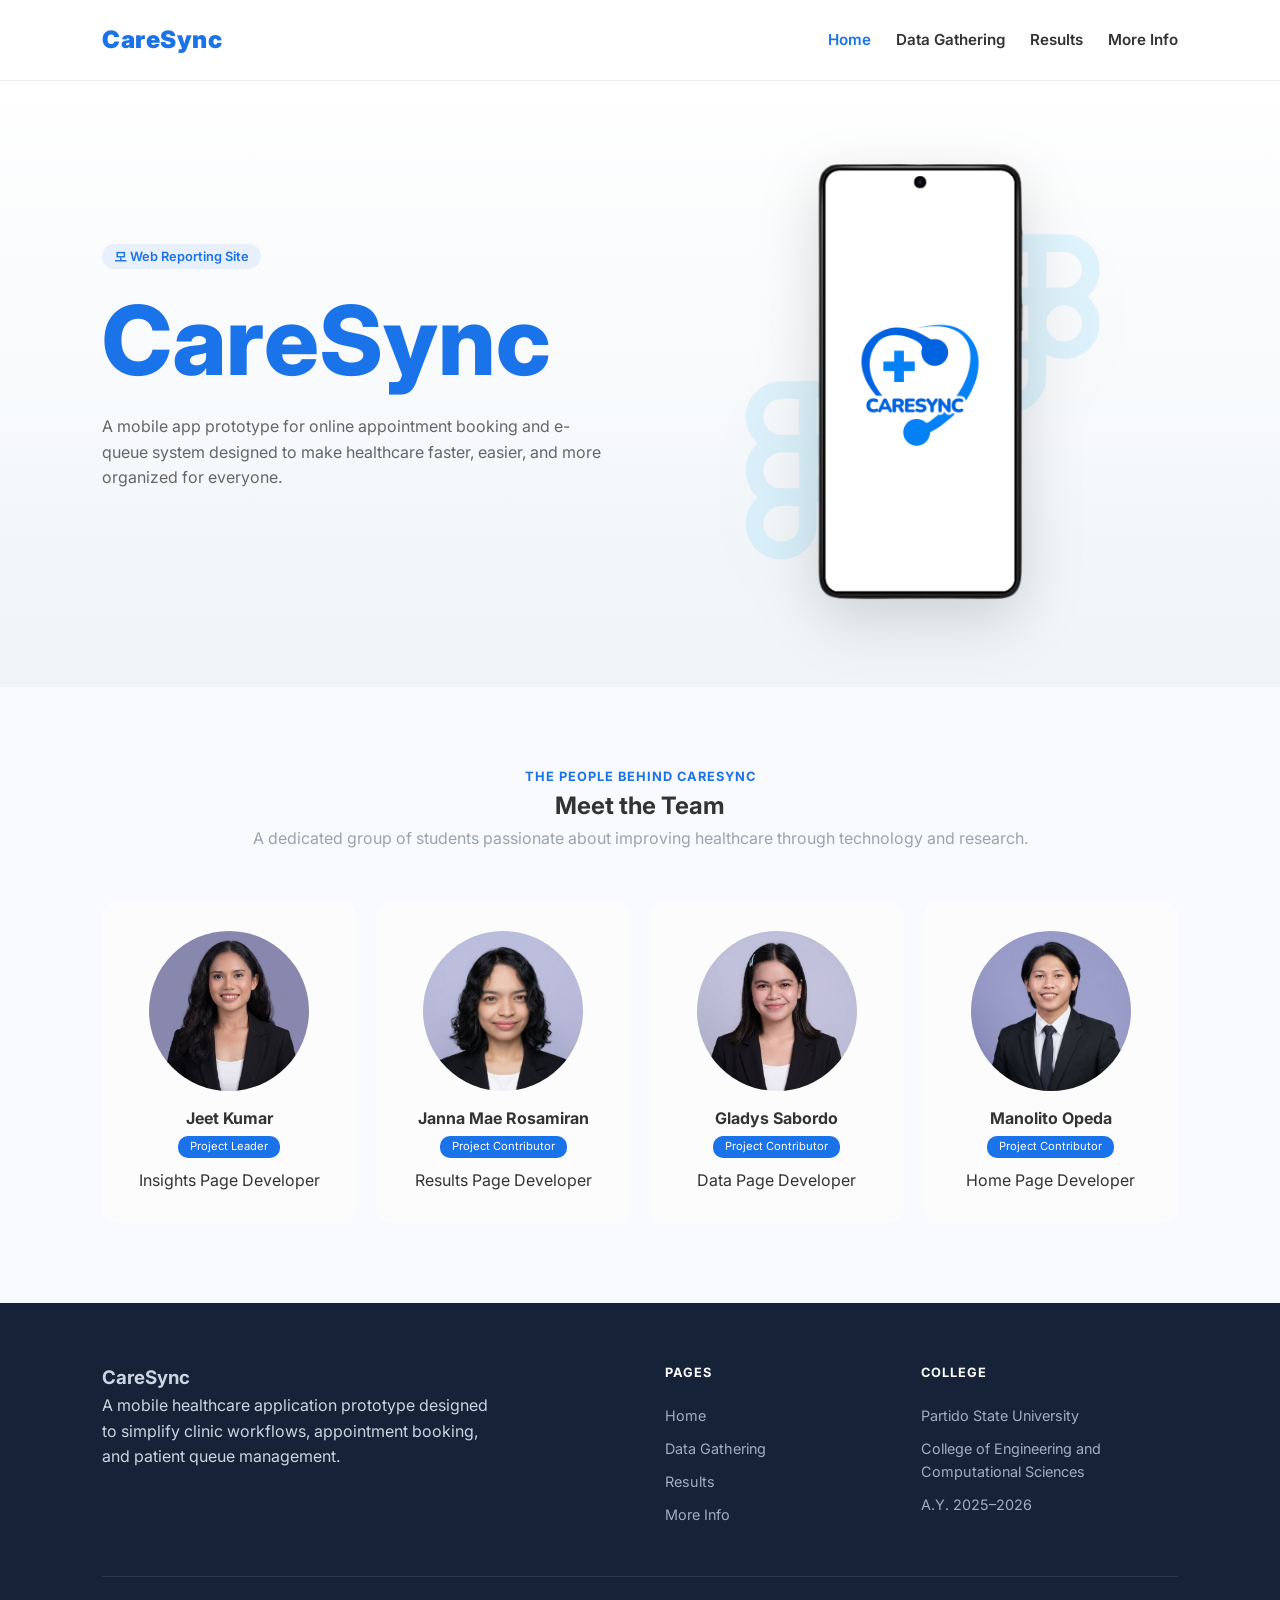
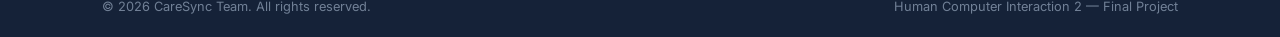
==== index.html @ a00a47de "Add files via upload" ====
<!DOCTYPE html>
    <html lang="en">
    <head>
    <meta charset="UTF-8">
    <meta name="viewport" content="width=device-width, initial-scale=1.0">

    <title>Home</title>

    <link rel="stylesheet" href="style.css">
    <link href="https://fonts.googleapis.com/css2?family=Inter:wght@400;600;700;800&display=swap" rel="stylesheet">
    </head>

    <body>

    <header class="navbar">

  <div class="logo">
    <span>CareSync</span>
  </div>

  <div class="nav-right">

    <nav class="nav-links">
      <a href="index.html" class="active">Home</a>
      <a href="data.html">Data Gathering</a>
      <a href="results.html">Results</a>
      <a href="moreinfo.html">More Info</a>
    </nav>

  </div>

  </header>

  <br><br><br>

    <main>

    <section class="hero">

    <div class="hero-content">

        <span class="tagline">모 Web Reporting Site</span>

        <h1>
        <span class="blue-text">CareSync</span>
        </h1>

        <p>
        A mobile app prototype for online appointment booking and e-queue system designed to make healthcare faster,
        easier, and more organized for everyone.
    </div>

    <div class="hero-image">

  <img src="images/logo (2).png" alt="CareSync Prototype" class="floating-img">

  </div>

    </div>

    </section>

    <section class="team" id="team">
        <p class="section-tag">THE PEOPLE BEHIND CARESYNC</p>
    <h1>Meet the Team</h1>

    <p class="team-intro">
        A dedicated group of students passionate about improving healthcare through technology and research.
    </p>

    <div class="team-grid">

        <div class="team-card">
        <img src="images/Kumar.jpg" alt="Kumar">
        <h4>Jeet Kumar</h4>
        <span class="role">Project Leader</span>
        <p class="desc">Insights Page Developer</p>
        </div>

        <div class="team-card">
        <img src="images/Rosamiran.jpg" alt="Kumar">
        <h4>Janna Mae Rosamiran</h4>
        <span class="role">Project Contributor</span>
        <p class="desc">Results Page Developer</p>
        </div>

        <div class="team-card">
        <img src="images/Sabordo.jpg" alt="Kumar">
        <h4>Gladys Sabordo</h4>
        <span class="role">Project Contributor</span>    
        <p class="desc">Data Page Developer</p>
        </div>

        <div class="team-card">
       <img src="images/Opeda.jpg" alt="Kumar">
        <h4>Manolito Opeda</h4>
        <span class="role">Project Contributor</span>
        <p class="desc">Home Page Developer</p>
        </div>

    </div>

    </section>

    </main>

    <footer class="footer">

    <div class="footer-top">

    <div class="footer-brand">
      <h3>CareSync</h3>
      <p>
        A mobile healthcare application prototype designed <br>to simplify clinic workflows, appointment booking,<br> and patient queue management.
      </p>
    </div>

    <div class="footer-col">
      <h5>PAGES</h5>
      <a href="index.html">Home</a>
      <a href="data.html">Data Gathering</a>
      <a href="results.html">Results</a>
      <a href="moreinfo.html">More Info</a>
    </div>

    <div class="footer-col">
      <h5>COLLEGE</h5>
      <p>Partido State University</p>
      <p>College of Engineering and Computational Sciences</p>
      <p>A.Y. 2025–2026</p>
    </div>

  </div>

    <div class="footer-bottom">
      <p>© 2026 CareSync Team. All rights reserved.</p>
      <p>Human Computer Interaction 2 — Final Project</p>
    </div>

  </footer>

  </body>
  </html>
---- style.css ----
:root {
    --primary-blue: #1a73e8;
    --dark-blue: #152238;
    --bg-gray: #f8fafd;
    --text-main: #333;
    --text-light: #666;
}

* {
    margin: 0;
    padding: 0;
    box-sizing: border-box;
    font-family: 'Inter', sans-serif;
}

body {
    background-color: white;
    color: var(--text-main);
    line-height: 1.6;
}

.navbar {
    position: fixed;
    top: 0;
    left: 0;
    width: 100%;
    z-index: 1000;
    background: white; 
}

.logo {
    font-size: 1.5rem;
    font-weight: 1000;
    letter-spacing: 0.5px;
    color: var(--primary-blue);
}

.nav-links {
    display: flex;
    list-style: none;
    gap: 50px;
}

.nav-links a {
    text-decoration: none;
    color: var(--text-light);
    font-weight: 500;
    font-size: 0.9rem;
}

.nav-links a.active {
    color: var(--primary-blue);
    font-weight: 600;
    background: none;   
    padding: 0;         
    border-radius: 0;  
}

.navbar {
    display: flex;
    align-items: center;  
    justify-content: space-between;

    padding: 20px 8%;
    border-bottom: 1px solid #eee;
    background: white;
}

.nav-right {
    display: flex;
    align-items: center; 
    gap: 30px;
}

.nav-links {
    display: flex;
    align-items: center; 
    gap: 25px;
}

.nav-links a {
    text-decoration: none;
    color: var(--text-main);
    font-size: 0.95rem;
    font-weight: 600;
    font-family: 'Inter', sans-serif;

    display: flex;            
    align-items: center;
    height: 40px;             
}

.nav-links a:hover {
    color: var(--primary-blue);
}

.nav-links a.active {
    color: var(--primary-blue);
    font-weight: 600;
}

.btn-primary {
    display: flex;
    align-items: center;      
    justify-content: center;

    height: 40px;       
    padding: 0 18px;
    border-radius: 25px;

    background: var(--primary-blue);
    color: white;
    font-weight: 600;
    text-decoration: none;

    transition: 0.3s;
}

.btn-primary:hover {
    transform: translateY(-2px);
    opacity: 0.9;
}

.hero {
    display: flex;
    padding: 80px 8%;
    align-items: center;
    gap: 50px;
    background: linear-gradient(to bottom, #ffffff, #f0f4f8);
}

.hero-content { flex: 1; }

.tagline {
    background: #e8f0fe;
    color: var(--primary-blue);
    padding: 5px 12px;
    border-radius: 20px;
    font-size: 0.8rem;
    font-weight: 600;
}

.hero h1 {
    font-size: 3.5rem;
    font-weight: 800;
    margin: 20px 0;
    line-height: 1.1;
}

.blue-text { 
    color: var(--primary-blue); 
    font-size: 6rem;
}

.hero p {
    color: var(--text-light);
    max-width: 500px;
    margin-bottom: 30px;
}

.hero-btns {
    display: flex;
    gap: 15px;
}

.btn-primary {
    background: var(--primary-blue);
    color: white;
    border: none;
    padding: 12px 25px;
    border-radius: 25px;
    font-weight: 600;
    cursor: pointer;
}

.btn-outline {
    background: transparent;
    border: 1px solid var(--primary-blue);
    color: var(--primary-blue);
    padding: 12px 25px;
    border-radius: 25px;
    font-weight: 600;
}

.hero-card {
    flex: 1;
    display: flex;
    justify-content: center;
}

.card-inner {
    background: white;
    padding: 40px;
    border-radius: 24px;
    box-shadow: 0 20px 40px rgba(0,0,0,0.05);
    width: 100%;
    max-width: 400px;
    text-align: center;
}

.feature-item {
    background: #f1f6ff;
    padding: 15px;
    margin: 10px 0;
    border-radius: 12px;
    text-align: left;
    font-weight: 500;
    font-size: 0.9rem;
}

.team {
    padding: 80px 8%;
    text-align: center;
}

.team-grid {
    display: grid;
    grid-template-columns: repeat(4, 1fr);
    gap: 20px;
    margin-top: 50px;
}

.team-card {
    background: #fcfcfc;
    padding: 30px 20px;
    border-radius: 15px;
    transition: 0.3s;
}

.team-card img {
    width: 160px;
    height: 160px;
    border-radius: 50%;   
    object-fit: cover; 
    display: block;
    margin: 0 auto 15px;
}

.role {
    display: inline-block;
    background: var(--primary-blue);
    color: white;
    font-size: 0.7rem;
    padding: 2px 12px;
    border-radius: 10px;
    margin-bottom: 10px;
}

.footer {
    background: var(--dark-blue);
    color: #cbd5e0;
    padding: 60px 8% 20px;
}

.footer-top {
    display: flex;
    justify-content: space-between;
    margin-bottom: 40px;
}

.footer-brand { flex: 2; padding-right: 50px; }
.footer-col { flex: 1; }

.footer-col h5 {
    color: white;
    margin-bottom: 20px;
    font-size: 0.8rem;
    letter-spacing: 1px;
}

.footer-col a, .footer-col p {
    display: block;
    color: #a0aec0;
    text-decoration: none;
    font-size: 0.9rem;
    margin-bottom: 10px;
}

.footer-bottom {
    border-top: 1px solid #2d3748;
    padding-top: 20px;
    display: flex;
    justify-content: space-between;
    font-size: 0.8rem;
    color: #718096;
}
.team-intro {
    color: #9ca3af;
}
.hero-image {
    flex: 1;
    display: flex;
    justify-content: center;
    align-items: center;
}

.floating-img {
    width: 450px;
    max-width: 100%;
    animation: float 3s ease-in-out infinite;
    filter: drop-shadow(0 20px 30px rgba(0,0,0,0.15));
}

@keyframes float {
    0% {
        transform: translateY(0px);
    }
    50% {
        transform: translateY(-15px);
    }
    100% {
        transform: translateY(0px);
    }
}

.page-header {
    position: relative;
    padding: 100px 8% 120px;
    text-align: center;
    color: white;
    overflow: hidden;

    background: url('images/header.png');
    background-size: cover;
    background-position: center;
    
}

.page-header h1 {
    font-size: 2.5rem;
    font-weight: 700;
    letter-spacing: 1px;
}

.page-header p {
    font-size: 1.15rem;
    opacity: 0.8;
    margin-top: 3px;
}

.content-container {
    max-width: 1200px;
    margin: -60px auto 100px;
    padding: 0 20px;
    background: #ffffff;
    border-radius: 30px 30px 0 0;
    position: relative;
    z-index: 10;
}

.summary-grid {
    display: grid;
    grid-template-columns: 1fr 1fr;
    gap: 30px;
    padding: 60px 40px;
}

.card {
    background: #fff;
    padding: 30px;
    border-radius: 20px;
    border: 1px solid #f0f0f0;
    box-shadow: 0 4px 15px rgba(0,0,0,0.02);
}

.icon-box {
    width: 40px;
    height: 40px;
    border-radius: 8px;
    display: flex;
    align-items: center;
    justify-content: center;
    margin-bottom: 20px;
}

.blue-icon {
    background: #eef4ff;
    color: #1a73e8;
}

.purple-icon {
    background: #f3efff;
    color: #7c4dff;
}

.stats-grid {
    display: grid;
    grid-template-columns: 1fr 1fr;
    gap: 15px;
    margin-top: 20px;
}

.stat-item {
    background: #f8fafc;
    padding: 20px;
    border-radius: 12px;
    text-align: center;
}

.stat-num {
    display: block;
    font-size: 2rem;
    font-weight: 800;
    color: var(--primary-blue);
}

.stat-label {
    font-size: 0.75rem;
    color: var(--text-light);
    text-transform: uppercase;
}

.methods-section {
    padding: 60px 40px;
    text-align: center;
    background: #fcfdfe;
}

.section-tag {
    color: var(--primary-blue);
    font-size: 0.8rem;
    font-weight: 700;
    letter-spacing: 1px;
}

.methods-section h2 {
    font-size: 2.2rem;
    margin: 10px 0;
}

.section-intro {
    color: var(--text-light);
    margin-bottom: 40px;
}

.methods-grid {
    display: grid;
    grid-template-columns: repeat(3, 1fr);
    gap: 20px;
}

.method-card {
    text-align: left;
    transition: transform 0.3s ease;
}

.method-card:hover {
    transform: translateY(-5px);
}

.icon-circle {
    width: 50px;
    height: 50px;
    border-radius: 12px;
    background: #eef4ff;
    display: flex;
    align-items: center;
    justify-content: center;
    margin-bottom: 20px;
    font-size: 1.2rem;
}

.icon-circle.green {
    background: #e6fffa;
}

.icon-circle.purple {
    background: #f5f3ff;
}

.method-card h4 {
    margin-bottom: 15px;
    font-size: 1.1rem;
}

.method-card p {
    font-size: 0.9rem;
    color: var(--text-light);
    line-height: 1.5;
}

@media (max-width: 900px) {

    .summary-grid {
        grid-template-columns: 1fr;
        padding: 40px 20px;
    }

    .methods-grid {
        grid-template-columns: 1fr;
    }

}
.bi {
    font-size: 1.5rem;
    color: #1a73e8;
}

.documentation-section {
    padding: 40px 8% 100px;
    background-color: #ffffff;
}

.documentation-section .section-tag {
    margin-bottom: 30px;
    font-size: 0.85rem;
    color: #1a73e8;
    font-weight: 700;
    letter-spacing: 1.5px;
    border-bottom: 2px solid #f0f4f8;
    padding-bottom: 10px;
    display: inline-block;
}

.photo-grid {
    display: grid;
    grid-template-columns: repeat(auto-fit, minmax(250px, 1fr));
    gap: 20px;
    margin-top: 20px;
}

.photo-item {
    position: relative;
    border-radius: 15px;
    overflow: hidden;
    height: 200px;
    background-color: #f0f0f0; 
    border: 1px solid #eee;
    transition: transform 0.3s ease;
}

.photo-item:hover {
    transform: scale(1.02);
}

.photo-item img {
    width: 100%;
    height: 100%;
    object-fit: cover;
    display: block;
}

.photo-caption {
    position: absolute;
    bottom: 0;
    left: 0;
    right: 0;
    background: linear-gradient(transparent, rgba(0,0,0,0.7));
    color: white;
    padding: 15px;
    font-size: 0.85rem;
    font-weight: 500;
}
.two-methods {
    display: flex;
    justify-content: center;
    gap: 30px;
    flex-wrap: wrap;
}

.two-methods .method-card {
    max-width: 420px;
    width: 100%;
}

.view-btn{
    margin-top:0px;
    background:#1a73e8;
    color:white;
    border:none;
    padding:12px 24px;
    border-radius:30px;
    cursor:pointer;
    font-weight:600;
}

.view-btn:hover{
    background:#0056d6;
}

.modal {
    display: none;
    position: fixed;
    top: 0;
    left: 0;
    width: 100%;
    height: 100%;
    background: rgba(0,0,0,0.65);

    display: none;
    align-items: center;
    justify-content: center;

    z-index: 9999;
}

.modal.show {
    display: flex;
}

.modal-box {
    position: relative;
    width: 100%;
    max-width: 1000px;
    height: 500px;
    background: white;
    border-radius: 15px;
    overflow: hidden;
    box-shadow: 0 20px 60px rgba(0,0,0,0.3);
}

.modal-box iframe {
    width: 100%;
    height: 100%;
    border: none;
}

.close-btn {
    position: absolute;
    top: 35px;
    right: 35px;
    font-size: 30px;
    cursor: pointer;
    color: #ffffff;
    z-index: 10000;
}

.results-header {
    background: linear-gradient(135deg, #00b4db, #0083b0, #0052d4);
    padding: 110px 8% 70px;
    text-align: center;
    color: white;
}

.results-header h1 {
    font-size: 3.5rem;
    font-weight: 800;
    margin-top: 10px;
}

.summary-cards {
    display: grid;
    grid-template-columns: repeat(3, 1fr);
    gap: 25px;
    margin-top: 50px;
}

.summary-card {
    background: white;
    padding: 40px 30px;
    border-radius: 20px;
    box-shadow: 0 10px 30px rgba(0,0,0,0.05);
    text-align: center;
    transition: 0.3s;
}

.summary-card:hover {
    transform: translateY(-5px);
}

.issues-section {
    padding: 80px 8%;
    background: #fff;
}

.recommendations-section {
    padding: 80px 8%;
    background: #fbfcfe;
}

.rec-grid {
    display: grid;
    grid-template-columns: repeat(3, 1fr);
    gap: 20px;
    margin-top: 40px;
}

.rec-card {
    background: white;
    padding: 30px;
    border-radius: 15px;
    border: 1px solid #f0f0f0;
    transition: 0.3s;
}

.rec-card:hover {
    transform: translateY(-5px);
}

.rec-icon {
    width: 40px;
    height: 40px;
    border-radius: 10px;
    background: #eef4ff;
    display: flex;
    align-items: center;
    justify-content: center;
    margin-bottom: 20px;
    font-size: 1.2rem;
    color: #1a73e8;
}

.text-center {
    text-align: center;
}

@media (max-width: 900px) {
    .summary-cards,
    .rec-grid {
        grid-template-columns: 1fr;
    }
}

.result-score {
    font-size: 2.2rem;
    font-weight: 800;
    color: var(--primary-blue);
    margin: 10px 0;
}

.icon-box i,
.icon-circle i {
    font-size: 1.2rem;
}

.green-icon {
    background: #e6fffa;
    color: #00875a;
}

.findings-section {
    padding: 80px 8%;
    background: #ffffff;
}

.findings-list {
    display: flex;
    flex-direction: column;
    gap: 30px;
    margin-top: 40px;
}

.finding-card {
    display: flex;
    gap: 25px;
    padding: 30px;
    border-radius: 20px;
    border: 1px solid #f1f4f8;
    background: white;
}

.card-num-box {
    width: 70px;
    text-align: center;
}

.finding-num {
    font-weight: 800;
    color: #cbd5e0;
    display: block;
    margin-bottom: 10px;
}

.icon-circle-lg {
    width: 55px;
    height: 55px;
    border-radius: 50%;
    display: flex;
    justify-content: center;
    align-items: center;
}

.icon-circle-lg.blue { background: #eef4ff; color: #1a73e8; }
.icon-circle-lg.feedback { background: #fff4e5; color: #ed6c02; }
.icon-circle-lg.green { background: #e6fffa; color: #00875a; }
.icon-circle-lg.mobile { background: #f3efff; color: #7c4dff; }

.finding-content h4 {
    font-size: 1.1rem;
    margin-bottom: 10px;
}

.finding-content p {
    color: #666;
    margin-bottom: 15px;
}

.category {
    font-size: 0.7rem;
    padding: 4px 10px;
    border-radius: 20px;
    margin-right: 10px;
}

.category.learnability { background: #eef4ff; color: #1a73e8; }
.category.feedback { background: #fff4e5; color: #ed6c02; }
.category.efficiency { background: #e6fffa; color: #00875a; }
.category.mobile { background: #f3efff; color: #7c4dff; }

.implication-box {
    background: #fbfcfe;
    padding: 15px;
    border-left: 4px solid #1a73e8;
    border-radius: 10px;
}

.implication-label {
    font-size: 0.7rem;
    font-weight: 700;
    color: #1a73e8;
    display: block;
    margin-bottom: 8px;
}


.improvements-section {
    padding: 80px 8%;
    background: #fbfcfe;
}

.table-container {
    overflow-x: auto;
    background: white;
    border-radius: 15px;
}

.improvements-table {
    width: 100%;
    border-collapse: collapse;
}

.improvements-table th {
    background: #1a73e8;
    color: white;
    padding: 15px;
    text-align: left;
}

.improvements-table td {
    padding: 15px;
    border-bottom: 1px solid #eee;
}

.dot-red { color: red; margin-right: 5px; }
.dot-green { color: green; margin-right: 5px; 
}

.summary-grid {
    display: flex;
    justify-content: center;
    gap: 10px;
    flex-wrap: wrap; 
}
.stat-box{
    width: 220px;      
    height: 180px;    
    padding: 25px;
    text-align: center;
    display: flex;
    flex-direction: column;
    justify-content: center;
}

.stat-box h3{
font-size:2.2rem;
color:#1a73e8;
font-weight:800;
margin:10px 0;
}

.stat-box p{
color:#666;
font-size:.9rem;
}

.icon-blue{
font-size:2rem;
color:#1a73e8;
}

.walkthrough-section{
padding:60px 40px;
background:#fff;
}

.walk-grid{
display:grid;
grid-template-columns:repeat(4,1fr);
gap:20px;
margin-top:40px;
}

.walk-card{
text-align:center;
}

.walk-icon{
font-size:2rem;
color:#1a73e8;
margin-bottom:15px;
display:block;
}

.video-section{
padding:60px 40px;
background:#fbfcfe;
}

.media-grid{
display:grid;
grid-template-columns:1fr 1fr;
gap:20px;
margin-top:40px;
}

.media-box{
text-align:center;
padding:50px 30px;
}

.big-icon{
font-size:3rem;
color:#1a73e8;
margin-bottom:20px;
display:block;
}

.ui-showcase{
padding:60px 40px;
background:#fff;
}

.phone-grid{
display:grid;
grid-template-columns:repeat(4,1fr);
gap:20px;
margin-top:40px;
}

.phone-frame{
height:260px;
border:8px solid #111;
border-radius:25px;
background:#f1f5f9;
}

.active-frame{
border-color:#1a73e8;
transform:scale(1.04);
}

.phone-item h5{
text-align:center;
margin-top:15px;
font-size:.95rem;
}

@media(max-width:900px){

.walk-grid,
.media-grid,
.phone-grid{
grid-template-columns:1fr;
}
}

.summary-grid{
    display: flex;
    flex-wrap: nowrap;
    gap: 30px;
}

.summary-grid .stat-box{
    flex: 1;
}

.walk-container {
    display: flex;
    align-items: center;
    justify-content: space-between;
    gap: 60px;
    margin-top: 40px;
}

.walk-left {
    flex: 1;
}

.step-header {
    display: flex;
    align-items: center;
    gap: 15px;
    margin-bottom: 15px;
}

.step-number {
    font-size: 2.5rem;
    font-weight: 800;
    color: #cbd5e0;
}

.step-header h3 {
    font-size: 1.4rem;
    font-weight: 700;
}

.step-desc {
    color: #666;
    line-height: 1.6;
    margin-bottom: 25px;
    max-width: 500px;
}

.step-row {
    display: flex;
    justify-content: space-between;
    gap: 15px;
    margin-top: 40px;
    flex-wrap: nowrap; 
    overflow-x: auto; 
    padding-bottom: 10px;
}

.step-box {
    flex: 1;
    min-width: 150px;
    background: #1a73e8;
    border-radius: 15px;
    padding: 20px;
    text-align: center;
    border: 1px solid #f0f4f8;
    box-shadow: 0 4px 15px rgba(0,0,0,0.02);
    transition: 0.3s;
}

.step-num {
    display: block;
    font-size: 1.8rem;
    font-weight: 800;
    color: #cbd5e0;
    margin-bottom: 10px;
}

.step-box h4 {
    font-size: 1rem;
    margin-bottom: 8px;
    color: #ffffff;
}

.step-box p {
    font-size: 0.8rem;
    color: #ffffff;
    line-height: 1.4;
}
.content-container section {
    padding: 80px 8%;
}

.section-divider {
    width: 100%;
    height: 1px;
    margin: 20px auto;
    background: #1a73e8;
}

.video-row {
    text-align: center;
    margin-top: 40px;
}

.demo-video {
    width: 85%;
    max-width: 900px;
    height: 480px;
    border-radius: 20px;
    box-shadow: 0 12px 30px rgba(0,0,0,0.1);
}

.video-row h4 {
    margin-top: 20px;
    font-size: 1.2rem;
}

.video-row p {
    max-width: 750px;
    margin: 10px auto 0;
    color: #666;
    line-height: 1.6;
}

.poster-row {
    margin-top: 70px;
    text-align: center;
    background: #f8fafd;
    padding: 40px;
    border-radius: 20px;
}

.poster-img {
    width: 100%;
    max-width: 1000px;
    margin: 20px 0;
    border-radius: 15px;
    box-shadow: 0 10px 25px rgba(0,0,0,0.08);
}

.download-btn {
    background: #1a73e8;
    color: white;
    border: none;
    padding: 12px 22px;
    border-radius: 30px;
    font-weight: 600;
    cursor: pointer;
}

.download-btn:hover {
    background: #155cc0;
}
.summary-container {
    background: #ffffff;
    padding: 15px 20px;
    border-radius: 12px;
    box-shadow: 0 2px 10px rgba(0,0,0,0.1);
    margin-bottom: 20px;
}

.summary-row {
    display: flex;
    justify-content: space-between;
    gap: 20px;
    flex-wrap: wrap;
}

.summary-row div {
    font-size: 16px;
}
.section-intro {
    margin-bottom: 10px;  
    line-height: 1.4;     
}
.sus-card {
    margin-top: 20px;
    text-align: center;
    padding: 25px;
}

.sus-title {
    font-size: 20px;
    font-weight: 700;
    margin-bottom: 15px;
}

.sus-image {
    width: 100%;
    max-width: 1000px;
    height: auto;
    border-radius: 10px;
}
.image-row {
    display: flex;
    gap: 15px;
    justify-content: center;
    flex-wrap: wrap; 
}

.image-row img {
    width: 100%;
    max-width: 300px;
    height: auto;
    border-radius: 10px;
}
.image-row img {
    max-width:400px;
}
.improvements-table th,
.improvements-table td {
    padding: 12px 15px;
    vertical-align: middle;
}

.text-left {
    text-align: left;
}

.text-center {
    text-align: center;
}

.improvements-table th:nth-child(1),
.improvements-table td:nth-child(1) {
    width: 5%;
    text-align: center;
}

.improvements-table th:nth-child(2),
.improvements-table td:nth-child(2) {
    width: 20%;
}

.improvements-table th:nth-child(3),
.improvements-table td:nth-child(3) {
    width: 25%;
}

.improvements-table th:nth-child(4),
.improvements-table td:nth-child(4) {
    width: 30%;
}

.improvements-table th:nth-child(5),
.improvements-table td:nth-child(5) {
    width: 10%;
}
.full-card {
    width: 100%;
    padding: 25px;
}

.full-card p {
    margin-bottom: 15px;
    line-height: 1.6;
    text-align: justify;
}

  .icon-container svg {
    width: 24px;
    height: 24px;
    fill: #2196f3;
  }

  .consent-card h2 {
    margin: 0 0 20px 0;
    font-size: 22px;
    font-weight: 700;
    color: #2d2d2d;
  }

  .consent-card p {
    line-height: 1.6;
    color: #666666;
    margin-bottom: 24px;
  }

.file-attachment {
    display: flex;
    align-items: flex-start; 
    text-align: left; 
    padding: 12px 16px;
    background-color: #f8f9fa;
    border: 1px dashed #ced4da;
    border-radius: 12px;
    text-decoration: none;
    transition: all 0.2s ease;
  }

  .file-attachment:hover {
    background-color: #eef2f7;
    border-color: #2196f3;
  }

  .file-info {
    margin-left: 12px;
  }

  .file-name {
    display: block;
    font-weight: 600;
    color: #2196f3;
    font-size: 14px;
  }

  .file-size {
    font-size: 12px;
    color: #888888;
  }

:root {
    --primary: #1a73e8;
    --navy: #152238;
    --bg: #f8fafd;
    --text: #333;
    --muted: #666;
    --border: #e5e7eb;
}

* {
    margin: 0;
    padding: 0;
    box-sizing: border-box;
    font-family: 'Inter', sans-serif;
}

body {
    background: var(--bg);
    color: var(--text);
    line-height: 1.6;
}

.container {
    width: 90%;
    max-width: 1100px;
    margin: auto;
    padding: 60px 0;
}

h2 {
    font-size: 2rem;
    color: var(--navy);
    margin-bottom: 10px;
}

.section-label {
    display: flex;
    align-items: center;
    font-size: 0.85rem;
    font-weight: 600;
    color: var(--primary);
    margin-bottom: 10px;
    text-transform: uppercase;
    letter-spacing: 1px;
}

.section-label .dot {
    width: 8px;
    height: 8px;
    background: var(--primary);
    border-radius: 50%;
    margin-right: 8px;
}

.section-intro {
    color: var(--muted);
    margin-bottom: 30px;
}

.divider {
    width: 60px;
    height: 3px;
    background: var(--primary);
    margin: 10px 0 20px;
    border-radius: 5px;
}

.stat-grid {
    display: grid;
    grid-template-columns: repeat(auto-fit, minmax(180px, 1fr));
    gap: 20px;
    margin-top: 20px;
}

.stat-card {
    background: #fff;
    border-radius: 12px;
    padding: 20px;
    text-align: center;
    box-shadow: 0 5px 15px rgba(0,0,0,0.05);
    border-top: 4px solid var(--accent);
}

.stat-card .icon {
    font-size: 1.5rem;
    margin-bottom: 10px;
}

.stat-card .number {
    font-size: 1.8rem;
    font-weight: bold;
    color: var(--navy);
}

.stat-card .label {
    font-size: 0.9rem;
    font-weight: 600;
    margin-top: 5px;
}

.stat-card .sub {
    font-size: 0.75rem;
    color: var(--muted);
}

.callout {
    background: #ffffff;
    border-left: 4px solid var(--primary);
    padding: 20px;
    margin-top: 30px;
    border-radius: 10px;
    box-shadow: 0 4px 12px rgba(0,0,0,0.05);
}

.charts-grid {
    display: grid;
    grid-template-columns: repeat(auto-fit, minmax(280px, 1fr));
    gap: 25px;
    align-items: stretch;
}

.chart-card {
    background: #fff;
    border-radius: 12px;
    padding: 20px;
    box-shadow: 0 5px 15px rgba(0,0,0,0.05);
    transition: 0.3s ease;
}

.chart-card:hover {
    transform: translateY(-5px);
}

.chart-title {
    font-weight: 600;
    color: var(--navy);
    margin-bottom: 5px;
}

.chart-sub {
    font-size: 0.8rem;
    color: var(--muted);
    margin-bottom: 15px;
}

.chart-wrap {
    position: relative;
    height: 260px;
    width: 100%;
    min-height: 260px;
    display: flex;
    align-items: center;
    justify-content: center;
}

.chart-wrap canvas {
    width: 100% !important;
    height: 100% !important;
}

.method-table {
    width: 100%;
    border-collapse: collapse;
    background: #fff;
    border-radius: 10px;
    overflow: hidden;
    box-shadow: 0 5px 15px rgba(0,0,0,0.05);
}

.method-table th,
.method-table td {
    padding: 12px 15px;
    border-bottom: 1px solid var(--border);
    text-align: left;
}

.method-table th {
    background: #f1f5f9;
    color: var(--navy);
}

.issues-grid {
    display: grid;
    grid-template-columns: repeat(auto-fit, minmax(250px, 1fr));
    gap: 20px;
}

.issue-card {
    background: #fff;
    border-radius: 12px;
    padding: 20px;
    box-shadow: 0 5px 15px rgba(0,0,0,0.05);
}

.severity-badge {
    font-size: 0.7rem;
    font-weight: bold;
    margin-bottom: 10px;
    display: inline-block;
    padding: 4px 8px;
    border-radius: 6px;
    background: #eee;
}

.severity-high .severity-badge { background: #fee2e2; color: #b91c1c; }
.severity-med .severity-badge { background: #fef3c7; color: #b45309; }
.severity-low .severity-badge { background: #dcfce7; color: #166534; }

.issue-icon {
    font-size: 1.5rem;
    margin-bottom: 10px;
}

.issue-title {
    font-weight: 600;
    margin-bottom: 8px;
    color: var(--navy);
}

.issue-desc {
    font-size: 0.85rem;
    color: var(--muted);
}

.quotes-grid {
    display: grid;
    grid-template-columns: repeat(auto-fit, minmax(250px, 1fr));
    gap: 15px;
}

.quote-card {
    background: #fff;
    border-left: 4px solid var(--primary);
    padding: 15px;
    border-radius: 10px;
}

.quote-text {
    font-size: 0.9rem;
    margin-bottom: 10px;
}

.quote-tag {
    font-size: 0.75rem;
    color: var(--muted);
}

.rec-list {
    display: flex;
    flex-direction: column;
    gap: 15px;
}

.rec-item {
    display: flex;
    background: #fff;
    border-radius: 12px;
    padding: 15px;
    box-shadow: 0 5px 15px rgba(0,0,0,0.05);
}

.rec-num {
    width: 35px;
    height: 35px;
    border-radius: 50%;
    background: var(--primary);
    color: #fff;
    display: flex;
    align-items: center;
    justify-content: center;
    font-weight: bold;
    margin-right: 15px;
}

.rec-body h4 {
    margin-bottom: 5px;
    color: var(--navy);
}

.rec-body p {
    font-size: 0.85rem;
    color: var(--muted);
}

.rec-priority {
    display: inline-block;
    margin-top: 8px;
    font-size: 0.7rem;
    padding: 4px 8px;
    border-radius: 6px;
}

.rec-priority.high { background: #fee2e2; color: #b91c1c; }
.rec-priority.med { background: #fef3c7; color: #b45309; }
.rec-priority.low { background: #dcfce7; color: #166534; }

.sus-section {
    display: flex;
    gap: 20px;
    flex-wrap: wrap;
}

.sus-gauge-wrap {
    text-align: center;
    flex: 1;
}

.sus-score-big {
    font-size: 2rem;
    font-weight: bold;
    color: var(--navy);
}

.sus-grade {
    font-size: 0.9rem;
    color: var(--muted);
}

.sus-breakdown {
    flex: 2;
}

.sus-item {
    margin-bottom: 10px;
}

.sus-item-label {
    font-size: 0.8rem;
    margin-bottom: 3px;
}

.sus-bar-track {
    width: 100%;
    height: 6px;
    background: #eee;
    border-radius: 10px;
}

.sus-bar-fill {
    height: 6px;
    background: var(--primary);
    border-radius: 10px;
}

.sus-item-val {
    font-size: 0.75rem;
    color: var(--muted);
}
.bi {
    color: #1a73e8; 
    font-size: 1.6rem;
    vertical-align: middle;
    margin-right: 6px;
}
.demo-section {
            margin-bottom: 2rem;
        }
        .demo-charts-row {
            display: grid;
            grid-template-columns: repeat(auto-fit, minmax(200px, 1fr));
            gap: 16px;
            margin-bottom: 16px;
        }
        .demo-charts-row-2 {
            display: grid;
            grid-template-columns: repeat(auto-fit, minmax(260px, 1fr));
            gap: 16px;
        }
        .demo-chart-box {
            background: #fff;
            border: 1px solid #e8e8e8;
            border-radius: 12px;
            padding: 1.25rem;
            text-align: center;
        }
        .demo-chart-label {
            font-size: 11px;
            font-weight: 600;
            color: #888;
            letter-spacing: 0.06em;
            text-transform: uppercase;
            margin: 0 0 12px;
        }
        .demo-chart-canvas-wrap {
            position: relative;
            width: 160px;
            height: 160px;
            margin: 0 auto 12px;
        }
        .demo-bar-wrap {
            position: relative;
            height: 180px;
            width: 100%;
            margin-bottom: 12px;
        }
        .demo-legend {
            display: flex;
            flex-wrap: wrap;
            justify-content: center;
            gap: 12px;
            font-size: 12px;
            color: #666;
        }
        .demo-legend-item {
            display: flex;
            align-items: center;
            gap: 5px;
        }
        .demo-legend-dot {
            width: 10px;
            height: 10px;
            border-radius: 2px;
            flex-shrink: 0;
        }
        .demo-bar-box {
            background: #fff;
            border: 1px solid #e8e8e8;
            border-radius: 12px;
            padding: 1.25rem;
        }
        .demo-bar-label {
            font-size: 11px;
            font-weight: 600;
            color: #888;
            letter-spacing: 0.06em;
            text-transform: uppercase;
            margin: 0 0 14px;
        }

        .perf-section {
            margin-bottom: 2rem;
        }
        .perf-top-grid {
            display: grid;
            grid-template-columns: repeat(auto-fit, minmax(220px, 1fr));
            gap: 16px;
            margin-bottom: 16px;
        }
        .perf-card {
            background: #fff;
            border: 1px solid #e8e8e8;
            border-radius: 12px;
            padding: 1.25rem;
        }
        .perf-card-title {
            font-size: 13px;
            font-weight: 600;
            color: #222;
            margin: 0 0 2px;
        }
        .perf-card-sub {
            font-size: 11px;
            color: #aaa;
            margin: 0 0 14px;
        }
        .perf-canvas-wrap {
            position: relative;
            width: 100%;
        }
        .perf-legend {
            display: flex;
            flex-wrap: wrap;
            gap: 10px;
            font-size: 12px;
            color: #666;
            margin-top: 12px;
        }
        .perf-legend-item {
            display: flex;
            align-items: center;
            gap: 5px;
        }
        .perf-legend-dot {
            width: 10px;
            height: 10px;
            border-radius: 2px;
            flex-shrink: 0;
        }
        .perf-full-card {
            background: #fff;
            border: 1px solid #e8e8e8;
            border-radius: 12px;
            padding: 1.25rem;
        }

        .sus-detailed-wrap {
            display: grid;
            grid-template-columns: 1fr 1.6fr;
            gap: 24px;
            align-items: start;
            margin-top: 1rem;
        }
        @media (max-width: 700px) {
            .sus-detailed-wrap { grid-template-columns: 1fr; }
        }
        .sus-gauge-side {
            text-align: center;
        }
        .sus-gauge-canvas {
            width: 200px !important;
            height: 130px !important;
            margin: 0 auto;
            display: block;
        }
        .sus-score-big {
            font-size: 42px;
            font-weight: 700;
            color: #378ADD;
            line-height: 1;
            margin: 8px 0 2px;
        }
        .sus-score-label {
            font-size: 12px;
            color: #aaa;
            margin: 0 0 6px;
        }
        .sus-grade-badge {
            display: inline-block;
            background: #FFF3CD;
            color: #B45309;
            font-size: 12px;
            font-weight: 600;
            padding: 4px 12px;
            border-radius: 20px;
            margin-bottom: 8px;
        }
        .sus-benchmark {
            font-size: 11px;
            color: #aaa;
        }
        .sus-items-side 
        .sus-item-row {
            display: flex;
            align-items: center;
            gap: 10px;
            margin-bottom: 8px;
        }
        .sus-item-name {
            font-size: 12px;
            color: #555;
            min-width: 150px;
            flex-shrink: 0;
        }
        .sus-item-bar-bg {
            flex: 1;
            background: #f0f0f0;
            border-radius: 4px;
            height: 8px;
            overflow: hidden;
        }
        .sus-item-bar-fill {
            height: 8px;
            border-radius: 4px;
            background: #378ADD;
            transition: width 1s ease;
        }
        .sus-item-val {
            font-size: 12px;
            font-weight: 600;
            color: #333;
            min-width: 28px;
            text-align: right;
        }

        .sus-compare-wrap {
            position: relative;
            width: 100%;
        }

        .kf-section { margin-bottom: 2rem; }
        .kf-issues-grid {
            display: grid;
            grid-template-columns: repeat(auto-fit, minmax(220px, 1fr));
            gap: 14px;
            margin: 1rem 0 1.5rem;
        }
        .kf-issue-card {
            background: #fff;
            border: 1px solid #e8e8e8;
            border-radius: 12px;
            padding: 1.1rem 1.25rem;
            position: relative;
        }
        .kf-severity-badge {
            display: inline-block;
            font-size: 10px;
            font-weight: 700;
            letter-spacing: 0.05em;
            padding: 3px 10px;
            border-radius: 20px;
            margin-bottom: 10px;
        }
        .sev-high { background: #FEE2E2; color: #B91C1C; border-left: 3px solid #E24B4A; }
        .kf-issue-card.sev-high { border-left: 3px solid #E24B4A; }
        .kf-issue-card.sev-medium { border-left: 3px solid #EF9F27; }
        .kf-issue-card.sev-low { border-left: 3px solid #1D9E75; }
        .badge-high { background: #FEE2E2; color: #B91C1C; }
        .badge-medium { background: #FEF3C7; color: #B45309; }
        .badge-low { background: #D1FAE5; color: #065F46; }
        .kf-issue-icon { font-size: 22px; margin-bottom: 8px; display: block; }
        .kf-issue-title { font-size: 13px; font-weight: 700; color: #222; margin: 0 0 6px; }
        .kf-issue-desc { font-size: 12px; color: #666; line-height: 1.6; margin: 0; }

        .kf-quotes-grid {
            display: grid;
            grid-template-columns: repeat(auto-fit, minmax(200px, 1fr));
            gap: 14px;
            margin: 1rem 0 1.5rem;
        }
        .kf-quote-card {
            background: #fff;
            border: 1px solid #e8e8e8;
            border-radius: 12px;
            padding: 1.1rem 1.25rem;
        }
        .kf-quote-mark {
            font-size: 28px;
            color: #378ADD;
            line-height: 1;
            font-family: Georgia, serif;
            margin-bottom: 6px;
        }
        .kf-quote-text {
            font-size: 12px;
            color: #444;
            line-height: 1.6;
            font-style: italic;
            margin: 0 0 10px;
        }
        .kf-quote-source {
            font-size: 11px;
            font-weight: 600;
            color: #378ADD;
        }

        .sat-wrap { position: relative; width: 100%; }

        .rec-section { margin-bottom: 2rem; }
        .rec-list { display: flex; flex-direction: column; gap: 14px; margin: 1rem 0; }
        .rec-item {
            display: flex;
            gap: 16px;
            align-items: flex-start;
            background: #fff;
            border: 1px solid #e8e8e8;
            border-radius: 12px;
            padding: 1.1rem 1.25rem;
        }
        .rec-num {
            width: 32px;
            height: 32px;
            border-radius: 50%;
            background: #EEF4FC;
            color: #378ADD;
            font-size: 13px;
            font-weight: 700;
            display: flex;
            align-items: center;
            justify-content: center;
            flex-shrink: 0;
        }
        .rec-body
        .rec-title { font-size: 14px; font-weight: 700; color: #222; margin: 0 0 4px; }
        .rec-desc { font-size: 13px; color: #555; line-height: 1.6; margin: 0 0 8px; }
        .rec-priority-badge {
            display: inline-block;
            font-size: 10px;
            font-weight: 700;
            letter-spacing: 0.05em;
            padding: 3px 10px;
            border-radius: 20px;
        }
        .pri-high { background: #FEE2E2; color: #B91C1C; }
        .pri-medium { background: #FEF3C7; color: #B45309; }
        .pri-low { background: #D1FAE5; color: #065F46; }

        .improv-section { margin-bottom: 2rem; }

        .pdf-section { margin-bottom: 2rem; }
        .pdf-attach-grid {
            display: grid;
            grid-template-columns: repeat(auto-fit, minmax(220px, 1fr));
            gap: 12px;
            margin-top: 1rem;
        }
        .pdf-attach-grid{
    display: grid;
    grid-template-columns: repeat(2, 1fr);
    gap: 20px;
    margin-top: 1.5rem;
}

.file-attachment{
    display: flex;
    align-items: center;
    gap: 14px;
    padding: 16px 18px;
    border: 1px solid #e5e7eb;
    border-radius: 14px;
    background: #fff;
    text-decoration: none;
    transition: all 0.25s ease;
}

.file-attachment:hover{
    transform: translateY(-3px);
    box-shadow: 0 6px 18px rgba(0,0,0,0.08);
    border-color: #1a73e8;
}

.file-info{
    display: flex;
    flex-direction: column;
}

.file-name{
    font-size: 14px;
    font-weight: 600;
    color: #222;
}

.file-size{
    font-size: 12px;
    color: #777;
    margin-top: 2px;
}
@media (max-width: 768px){
    .pdf-attach-grid{
        grid-template-columns: 1fr;
    }
}
.prototype-btn{
    display:inline-flex;
    align-items:center;
    gap:10px;
    padding:14px 24px;
    background:#1a73e8;
    color:#fff;
    text-decoration:none;
    border-radius:12px;
    font-weight:600;
    transition:0.25s ease;
}

.prototype-btn:hover{
    transform:translateY(-2px);
    box-shadow:0 8px 20px rgba(26,115,232,0.25);
}

.media-split{
    display:grid;
    grid-template-columns:1fr 1fr;
    gap:24px;
    align-items:start;
}

.demo-video,
.poster-img{
    width:100%;
    border-radius:18px;
    border:1px solid #e5e7eb;
}

.video-row,
.poster-row{
    text-align:center;
}

@media(max-width:768px){
    .media-split{
        grid-template-columns:1fr;
    }
}
.walkthrough-img {
    width: 100%;
    max-width: 1100px;
    height: 1000px;
    display: inline-block;
}
.perf-full-card {
    margin-bottom: 1px;
}

.sat-wrap {
    margin-top: 0;
}

.container h2 + .perf-full-card {
    margin-bottom: 10px;
}
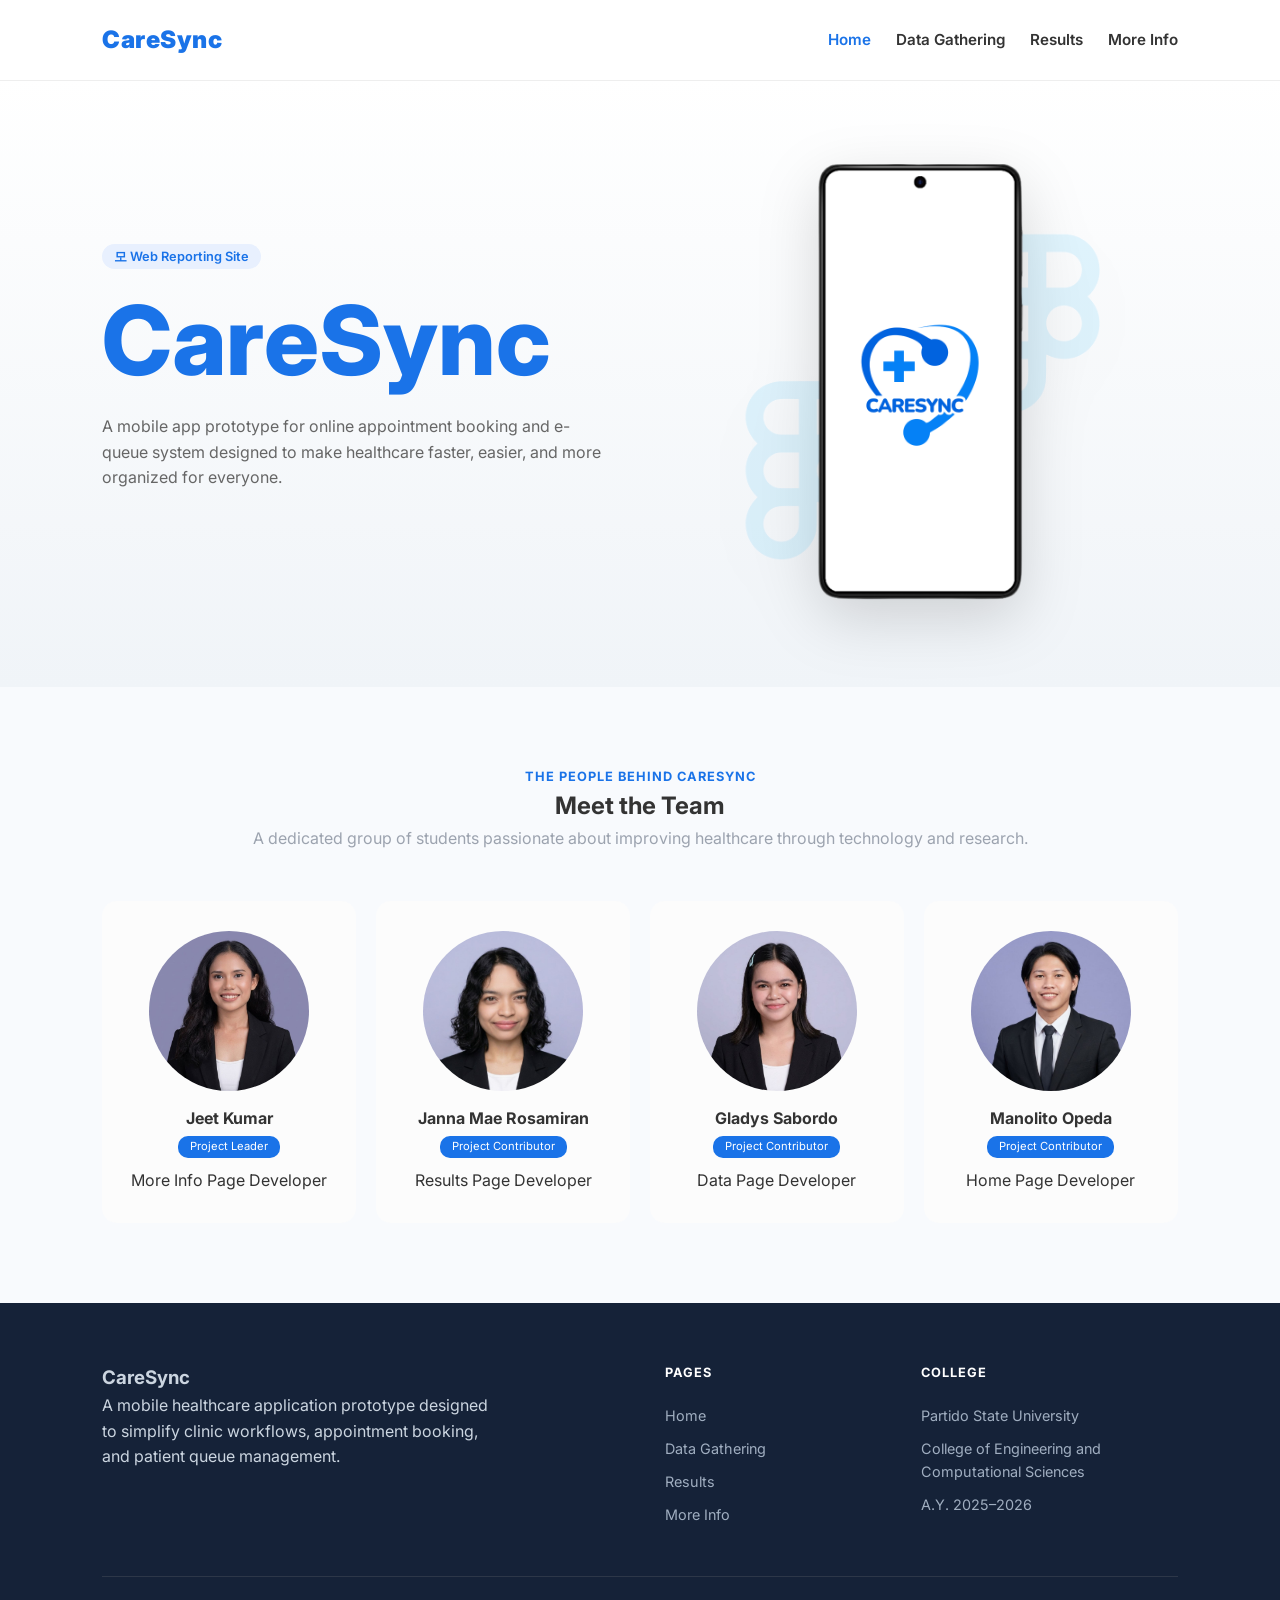
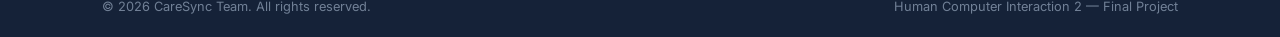
==== commit 1df788a7: "Update index.html" ====
--- a/index.html
+++ b/index.html
@@ -4,7 +4,7 @@
     <meta charset="UTF-8">
     <meta name="viewport" content="width=device-width, initial-scale=1.0">
 
-    <title>Home</title>
+    <title>CareSync Prototype</title>
 
     <link rel="stylesheet" href="style.css">
     <link href="https://fonts.googleapis.com/css2?family=Inter:wght@400;600;700;800&display=swap" rel="stylesheet">
@@ -74,7 +74,7 @@
         <img src="images/Kumar.jpg" alt="Kumar">
         <h4>Jeet Kumar</h4>
         <span class="role">Project Leader</span>
-        <p class="desc">Insights Page Developer</p>
+        <p class="desc">More Info Page Developer</p>
         </div>
 
         <div class="team-card">
@@ -140,4 +140,4 @@
   </footer>
 
   </body>
-  </html>+  </html>
